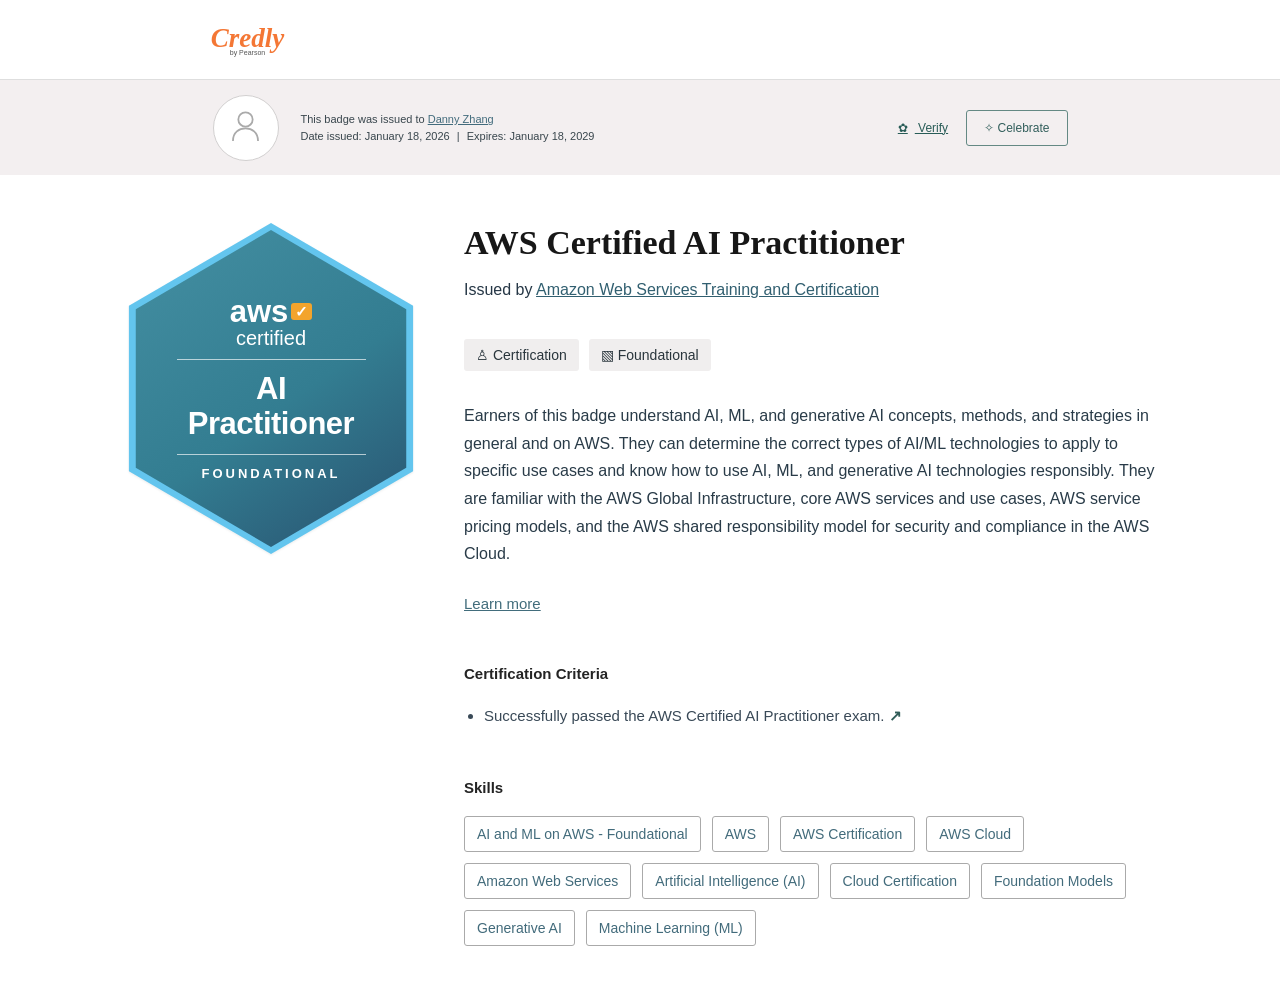
==== aws_ai_practitioner_credly_files/index.html @ 0b2aafa8 "test" ====
<!DOCTYPE html>
<html lang="en">
<head>
    <meta charset="UTF-8">
    <meta name="viewport" content="width=device-width, initial-scale=1.0">
    <title>AWS Certified AI Practitioner | Credly</title>
    <link rel="stylesheet" href="style.css">
</head>
<body>
    <header class="navbar">
        <div class="nav-container">
            <div class="credly-logo">
                <span>Credly</span>
                <small>by Pearson</small>
            </div>
            <!-- <div class="search-box">
                <span class="search-icon">⌕</span>
                <input type="text" placeholder="Search by badge name, organization, skill, occupation or learning pathway">
            </div>
            <div class="nav-buttons">
                <button class="create-btn" type="button">Create Account</button>
                <button class="signin-btn" type="button">Sign In</button>
            </div> -->
        </div>
    </header>

    <section class="recipient-bar">
        <div class="recipient-container">
            <div class="profile-icon" aria-hidden="true">
                <svg viewBox="0 0 48 48">
                    <circle cx="24" cy="15" r="8" fill="none" stroke="currentColor" stroke-width="2"/>
                    <path d="M10 39 C10 29 17 25 24 25 C31 25 38 29 38 39" fill="none" stroke="currentColor" stroke-width="2"/>
                </svg>
            </div>
            <div class="recipient-info">
                <p>This badge was issued to <a href="#">Danny Zhang</a></p>
                <p>Date issued: January 18, 2026 <span class="separator">|</span> Expires: January 18, 2029</p>
            </div>
            <div class="recipient-actions">
                <button id="verifyBtn" class="verify-btn" type="button"><span>✿</span> Verify</button>
                <button id="celebrateBtn" class="celebrate-btn" type="button">✧ Celebrate</button>
            </div>
        </div>
    </section>

    <main class="main-container">
        <div class="badge-column">
            <div class="aws-badge" role="img" aria-label="AWS Certified AI Practitioner badge">
                <div class="badge-border">
                    <div class="badge-background">
                        <div class="aws-logo">aws<span class="aws-check">✓</span></div>
                        <div class="certified">certified</div>
                        <div class="badge-divider"></div>
                        <div class="badge-title">AI<br>Practitioner</div>
                        <div class="badge-divider bottom-divider"></div>
                        <div class="foundational">FOUNDATIONAL</div>
                    </div>
                </div>
            </div>
        </div>

        <div class="details-column">
            <h1>AWS Certified AI Practitioner</h1>

            <p class="issued-by">
                Issued by
                <a href="https://aws.amazon.com/certification/">Amazon Web Services Training and Certification</a>
            </p>

            <div class="badge-labels">
                <span>♙ Certification</span>
                <span>▧ Foundational</span>
            </div>

            <div class="description">
                Earners of this badge understand AI, ML, and generative AI concepts, methods, and strategies in general and on AWS. They can determine the correct types of AI/ML technologies to apply to specific use cases and know how to use AI, ML, and generative AI technologies responsibly. They are familiar with the AWS Global Infrastructure, core AWS services and use cases, AWS service pricing models, and the AWS shared responsibility model for security and compliance in the AWS Cloud.
            </div>

            <a class="learn-more" href="https://aws.amazon.com/certification/">Learn more</a>

            <section class="criteria-section">
                <h3>Certification Criteria</h3>
                <ul>
                    <li>
                        Successfully passed the AWS Certified AI Practitioner exam.
                        <a href="https://aws.amazon.com/certification/" target="_blank" rel="noopener noreferrer" aria-label="External link">↗</a>
                    </li>
                </ul>
            </section>

            <section class="skills-section">
                <h3>Skills</h3>
                <div class="skills-list">
                    <span>AI and ML on AWS - Foundational</span>
                    <span>AWS</span>
                    <span>AWS Certification</span>
                    <span>AWS Cloud</span>
                    <span>Amazon Web Services</span>
                    <span>Artificial Intelligence (AI)</span>
                    <span>Cloud Certification</span>
                    <span>Foundation Models</span>
                    <span>Generative AI</span>
                    <span>Machine Learning (ML)</span>
                </div>
            </section>
        </div>
    </main>

    <script src="script.js"></script>
</body>
</html>
---- aws_ai_practitioner_credly_files/style.css ----
* {
    margin: 0;
    padding: 0;
    box-sizing: border-box;
}

body {
    font-family: Arial, Helvetica, sans-serif;
    background: #fff;
    color: #263746;
    font-size: 16px;
}

/* Top navigation */
.navbar {
    height: 80px;
    border-bottom: 1px solid #dedede;
    background: #fff;
}

.nav-container {
    max-width: 855px;
    width: calc(100% - 40px);
    height: 100%;
    margin: auto;
    display: flex;
    align-items: center;
    gap: 15px;
}

.credly-logo {
    width: 70px;
    display: flex;
    flex-direction: column;
    align-items: center;
    flex-shrink: 0;
}

.credly-logo span {
    color: #f47735;
    font-family: Georgia, serif;
    font-style: italic;
    font-weight: bold;
    font-size: 27px;
}

.credly-logo small {
    font-size: 7px;
    color: #555;
    margin-top: -5px;
}

.search-box {
    height: 37px;
    border: 1px solid #aaa;
    border-radius: 13px;
    display: flex;
    align-items: center;
    padding: 0 12px;
    flex: 1;
    min-width: 0;
}

.search-icon {
    font-size: 23px;
    color: #555;
    margin-right: 10px;
}

.search-box input {
    border: none;
    outline: none;
    width: 100%;
    font-size: 12px;
    color: #444;
}

.search-box input::placeholder { color: #858585; }

.nav-buttons {
    display: flex;
    gap: 17px;
    margin-left: 45px;
    flex-shrink: 0;
}

.nav-buttons button {
    height: 41px;
    padding: 0 16px;
    font-size: 11px;
    border-radius: 3px;
    cursor: pointer;
}

.create-btn {
    background: white;
    border: 1px solid #668c89;
    color: #244b49;
}

.signin-btn {
    background: #285550;
    color: white;
    border: 1px solid #285550;
    font-weight: bold;
}

/* Recipient strip */
.recipient-bar {
    min-height: 95px;
    background: #f3eff0;
}

.recipient-container {
    max-width: 855px;
    width: calc(100% - 40px);
    min-height: 95px;
    margin: auto;
    display: flex;
    align-items: center;
}

.profile-icon {
    height: 66px;
    width: 66px;
    border: 1px solid #d2d0d0;
    background: white;
    border-radius: 50%;
    display: flex;
    justify-content: center;
    align-items: center;
    flex-shrink: 0;
}

.profile-icon svg {
    width: 43px;
    height: 43px;
    color: #aaa;
}

.recipient-info {
    margin-left: 22px;
    flex: 1;
}

.recipient-info p {
    font-size: 11px;
    margin: 5px 0;
    color: #39464d;
}

.recipient-info a {
    color: #426b7c;
    text-decoration: underline;
}

.separator { margin: 0 4px; }

.recipient-actions {
    display: flex;
    align-items: center;
    gap: 18px;
}

.recipient-actions button {
    background: transparent;
    cursor: pointer;
    font-size: 12px;
}

.verify-btn {
    border: none;
    color: #285c57;
    text-decoration: underline;
}

.verify-btn span { margin-right: 7px; }

.celebrate-btn {
    border: 1px solid #648984;
    border-radius: 3px;
    color: #315e5b;
    padding: 10px 17px;
}

/* Main badge content: calibrated for a desktop browser at 100% zoom */
.main-container {
    max-width: 1058px;
    width: calc(100% - 40px);
    margin: 48px auto 60px;
    display: grid;
    grid-template-columns: 320px minmax(0, 1fr);
    gap: 33px;
    align-items: start;
}

.badge-column {
    display: flex;
    justify-content: center;
}

/* CSS-rendered hexagonal badge artwork */
.aws-badge {
    width: 290px;
    height: 331px;
    filter: drop-shadow(0 1px 1px rgba(0,0,0,.08));
}

.badge-border {
    width: 100%;
    height: 100%;
    background: #63c5ee;
    clip-path: polygon(50% 0%, 99% 25%, 99% 75%, 50% 100%, 1% 75%, 1% 25%);
    padding: 7px;
}

.badge-background {
    width: 100%;
    height: 100%;
    background: linear-gradient(145deg, #448fa2 0%, #337d91 55%, #28516f 100%);
    clip-path: polygon(50% 0%, 99% 25%, 99% 75%, 50% 100%, 1% 75%, 1% 25%);
    color: white;
    display: flex;
    flex-direction: column;
    align-items: center;
    justify-content: center;
    padding: 25px 12px;
}

.aws-logo {
    font-size: 31px;
    font-weight: bold;
    line-height: 1;
}

.aws-check {
    display: inline-block;
    font-size: 15px;
    background: #f3a42c;
    color: white;
    padding: 1px 4px;
    border-radius: 3px;
    margin-left: 3px;
    vertical-align: 5px;
}

.certified {
    font-size: 20px;
    font-weight: 300;
    margin-bottom: 9px;
}

.badge-divider {
    width: 75%;
    height: 1px;
    background: rgba(255,255,255,.65);
    margin-bottom: 12px;
}

.badge-title {
    text-align: center;
    font-size: 31px;
    font-weight: bold;
    line-height: 1.12;
    letter-spacing: -.5px;
}

.bottom-divider {
    margin-top: 12px;
    margin-bottom: 11px;
}

.foundational {
    font-size: 13px;
    font-weight: bold;
    letter-spacing: 3px;
}

/* Badge information */
.details-column h1 {
    font-family: Georgia, "Times New Roman", serif;
    font-size: 34px;
    line-height: 1.18;
    font-weight: bold;
    color: #171717;
    margin-bottom: 18px;
}

.issued-by {
    font-size: 16px;
    margin-bottom: 40px;
}

.issued-by a {
    color: #315f70;
    text-decoration: underline;
}

.badge-labels {
    display: flex;
    gap: 10px;
    margin-bottom: 31px;
}

.badge-labels span {
    background: #f0eeee;
    padding: 8px 12px;
    font-size: 14px;
    border-radius: 3px;
    color: #29353c;
}

.description {
    font-size: 16px;
    line-height: 1.73;
    color: #293b48;
    margin-bottom: 27px;
}

.learn-more {
    color: #426d7c;
    font-size: 15px;
    text-decoration: underline;
}

.criteria-section { margin-top: 52px; }

.details-column h3 {
    font-size: 15px;
    font-weight: bold;
    margin-bottom: 20px;
    color: #242424;
}

.criteria-section ul { padding-left: 20px; }

.criteria-section li {
    font-size: 15px;
    line-height: 1.8;
    color: #394957;
}

.criteria-section li a {
    color: #315d59;
    text-decoration: none;
    font-weight: bold;
}

.skills-section { margin-top: 50px; }

.skills-list {
    display: flex;
    flex-wrap: wrap;
    gap: 11px;
}

.skills-list span {
    border: 1px solid #aaa;
    border-radius: 3px;
    padding: 9px 12px;
    color: #426b7b;
    font-size: 14px;
    background: white;
}

.create-btn:hover, .celebrate-btn:hover { background: #edf5f3; }
.signin-btn:hover { background: #1b403d; }
.skills-list span:hover { background: #f1f6f8; }

/* Responsive */
@media (max-width: 950px) {
    .nav-buttons { margin-left: 5px; gap: 8px; }
}

@media (max-width: 850px) {
    .main-container {
        grid-template-columns: 260px minmax(0, 1fr);
        gap: 25px;
    }

    .aws-badge {
        width: 235px;
        height: 270px;
    }

    .details-column h1 { font-size: 28px; }
    .description { font-size: 15px; }
}

@media (max-width: 650px) {
    .navbar { height: auto; padding: 12px 0; }
    .nav-container { flex-wrap: wrap; gap: 10px; }
    .search-box { order: 3; flex-basis: 100%; }
    .nav-buttons { margin-left: auto; }

    .recipient-container {
        flex-wrap: wrap;
        gap: 12px;
        padding: 15px 0;
    }

    .recipient-info { margin-left: 5px; min-width: 0; }
    .recipient-actions { margin-left: auto; }

    .main-container {
        grid-template-columns: 1fr;
        gap: 35px;
        margin-top: 30px;
    }

    .badge-column { justify-content: center; }
    .details-column h1 { font-size: 27px; }
    .description { font-size: 15px; }
}
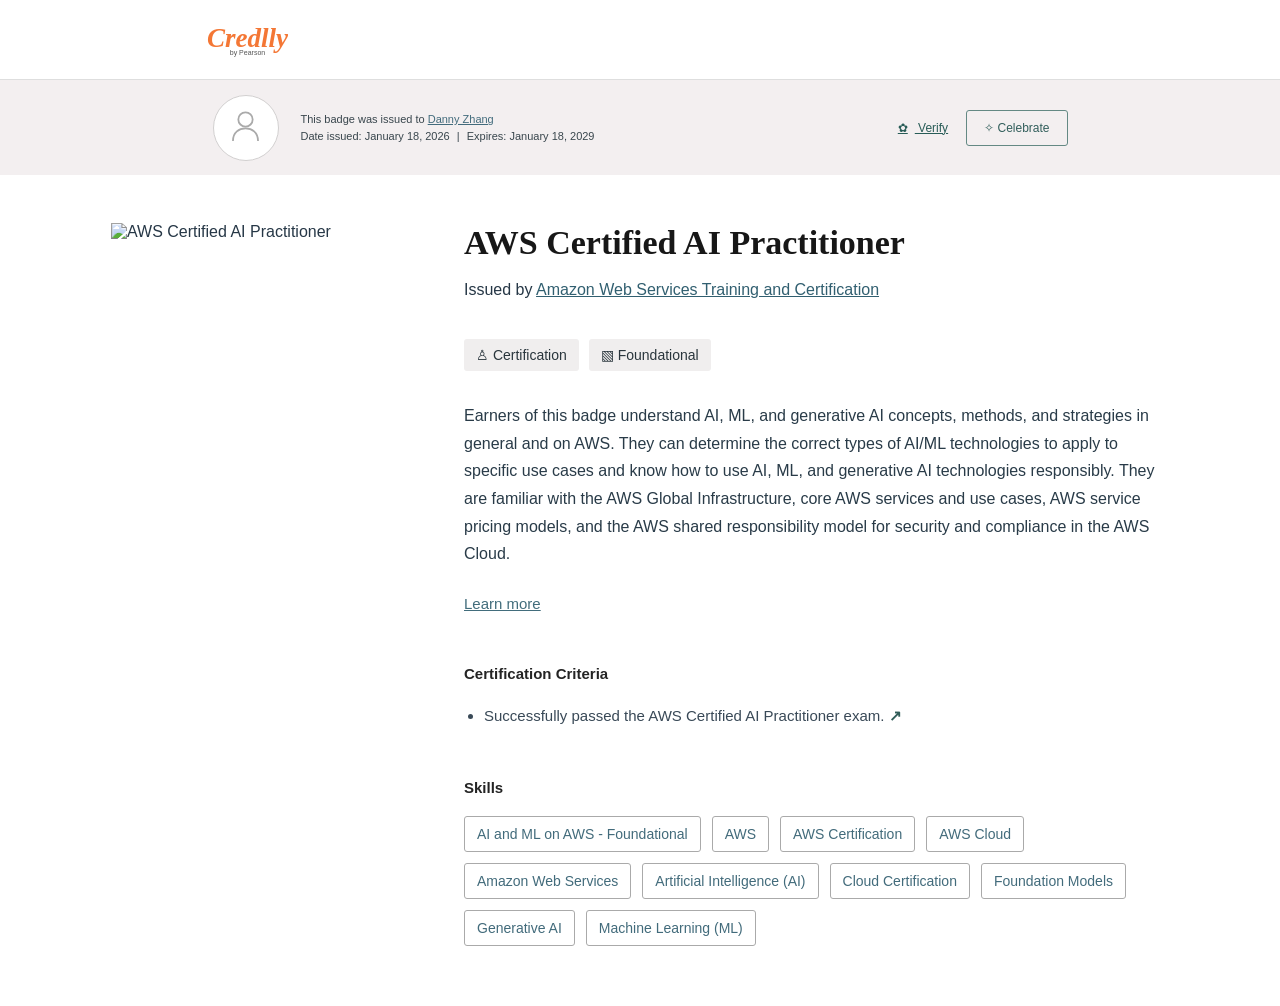
==== commit be957d36: "test" ====
--- a/aws_ai_practitioner_credly_files/index.html
+++ b/aws_ai_practitioner_credly_files/index.html
@@ -3,24 +3,16 @@
 <head>
     <meta charset="UTF-8">
     <meta name="viewport" content="width=device-width, initial-scale=1.0">
-    <title>AWS Certified AI Practitioner | Credly</title>
+    <title>AWS Certified AI Practitioner | Credlly</title>
     <link rel="stylesheet" href="style.css">
 </head>
 <body>
     <header class="navbar">
         <div class="nav-container">
             <div class="credly-logo">
-                <span>Credly</span>
+                <span>Credlly</span>
                 <small>by Pearson</small>
             </div>
-            <!-- <div class="search-box">
-                <span class="search-icon">⌕</span>
-                <input type="text" placeholder="Search by badge name, organization, skill, occupation or learning pathway">
-            </div>
-            <div class="nav-buttons">
-                <button class="create-btn" type="button">Create Account</button>
-                <button class="signin-btn" type="button">Sign In</button>
-            </div> -->
         </div>
     </header>
 
@@ -46,17 +38,13 @@
     <main class="main-container">
         <div class="badge-column">
             <div class="aws-badge" role="img" aria-label="AWS Certified AI Practitioner badge">
-                <div class="badge-border">
-                    <div class="badge-background">
-                        <div class="aws-logo">aws<span class="aws-check">✓</span></div>
-                        <div class="certified">certified</div>
-                        <div class="badge-divider"></div>
-                        <div class="badge-title">AI<br>Practitioner</div>
-                        <div class="badge-divider bottom-divider"></div>
-                        <div class="foundational">FOUNDATIONAL</div>
-                    </div>
-                </div>
-            </div>
+    <img
+        src="https://images.credly.com/size/680x680/images/4d4693bb-530e-4bca-9327-de07f3aa2348/image.png"
+        alt="AWS Certified AI Practitioner"
+        width="340"
+        height="340"
+    >
+</div>
         </div>
 
         <div class="details-column">
@@ -106,6 +94,53 @@
         </div>
     </main>
 
-    <script src="script.js"></script>
+    
+    <div class="verification-overlay" id="verificationModal">
+    <div class="verification-modal">
+        <div class="verification-header">
+            <h2>Verification</h2>
+            <button class="verification-close" id="closeVerification"
+                aria-label="Close">&times;</button>
+        </div>
+
+        <div class="verification-details">
+            <div class="verification-row">
+                <span class="verification-check">✓</span>
+                <span>Issued on January 18, 2026</span>
+            </div>
+
+            <div class="verification-row">
+                <span class="verification-check">✓</span>
+                <span>Issued by Amazon Web Services Training and Certification</span>
+            </div>
+
+            <div class="verification-row">
+                <span class="verification-check">✓</span>
+                <span>Issued using Credly</span>
+            </div>
+
+            <div class="verification-row">
+                <span class="verification-check">✓</span>
+                <span>Issued to Danny Zhang</span>
+            </div>
+
+            <div class="verification-row">
+                <span class="verification-check">✓</span>
+                <span>Accepted on January 18, 2026</span>
+            </div>
+
+            <div class="verification-row">
+                <span class="verification-check">✓</span>
+                <span>Last updated January 18, 2026</span>
+            </div>
+
+            <div class="verification-row verification-status">
+                <span class="verification-check">✓</span>
+                <strong>VERIFIED</strong>
+            </div>
+        </div>
+    </div>
+</div>
+<script src="script.js"></script>
 </body>
 </html>
--- a/aws_ai_practitioner_credly_files/style.css
+++ b/aws_ai_practitioner_credly_files/style.css
@@ -201,9 +201,18 @@
 
 /* CSS-rendered hexagonal badge artwork */
 .aws-badge {
-    width: 290px;
-    height: 331px;
-    filter: drop-shadow(0 1px 1px rgba(0,0,0,.08));
+    display: flex;
+    justify-content: center;
+    align-items: center;
+    width: 100%;
+}
+
+.aws-badge img {
+    display: block;
+    width: 340px;
+    height: 340px;
+    max-width: 100%;
+    object-fit: contain;
 }
 
 .badge-border {
@@ -412,3 +421,68 @@
     .details-column h1 { font-size: 27px; }
     .description { font-size: 15px; }
 }
+.verification-overlay {
+    display: none;
+    position: fixed;
+    inset: 0;
+    background: rgba(0, 0, 0, 0.45);
+    z-index: 9999;
+    justify-content: center;
+    align-items: center;
+}
+
+.verification-overlay.active {
+    display: flex;
+}
+
+.verification-modal {
+    background: #fff;
+    width: min(550px, 95%);
+    border-radius: 8px;
+    padding: 38px;
+    color: #344054;
+    box-shadow: 0 4px 20px rgba(0, 0, 0, 0.15);
+}
+
+.verification-header {
+    display: flex;
+    justify-content: space-between;
+    align-items: center;
+    margin-bottom: 25px;
+}
+
+.verification-header h2 {
+    font-family: Georgia, serif;
+    font-size: 34px;
+    color: #222;
+    margin: 0;
+}
+
+.verification-close {
+    border: none;
+    background: none;
+    color: #456d68;
+    font-size: 32px;
+    cursor: pointer;
+}
+
+.verification-row {
+    display: flex;
+    align-items: center;
+    gap: 20px;
+    min-height: 68px;
+    border-bottom: 1px solid #d6d6d6;
+    font-size: 16px;
+    line-height: 1.5;
+}
+
+.verification-check {
+    color: #456d68;
+    font-size: 20px;
+    font-weight: bold;
+    flex-shrink: 0;
+}
+
+.verification-status {
+    border-bottom: none;
+}
